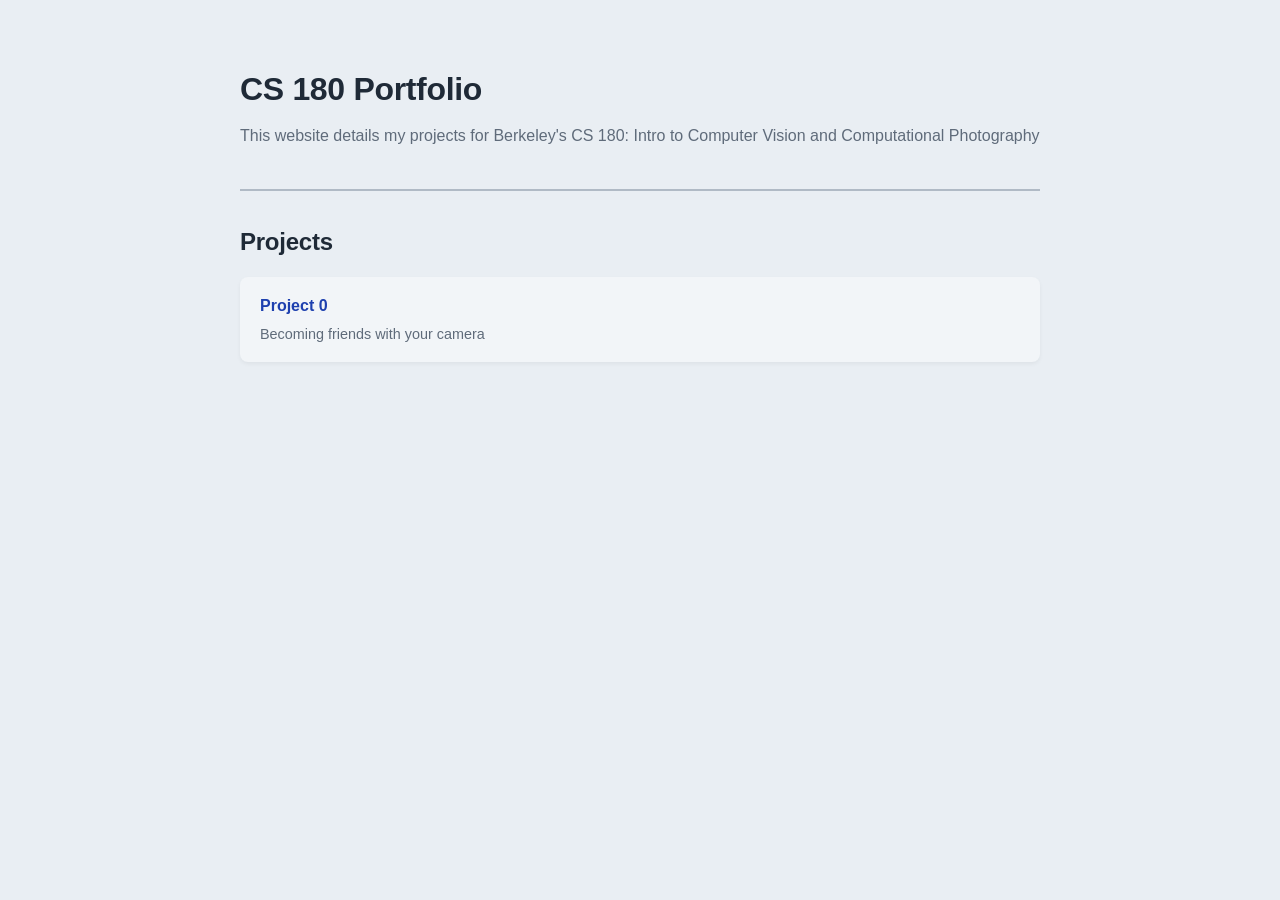
==== index.html @ 22a845e9 "CS 180 portfolio: project 0 Co-authored-by: Copilot App <223556219+Copilot@users.noreply.github.com>" ====
<!DOCTYPE html>
<html lang="en">
<head>
    <meta charset="UTF-8">
    <meta name="viewport" content="width=device-width, initial-scale=1.0">
    <title>CS 180 Portfolio</title>
    <link rel="stylesheet" href="style.css">
    <link rel="icon" href="data:image/svg+xml,<svg xmlns=%22http://www.w3.org/2000/svg%22 viewBox=%220 0 100 100%22><text y=%22.9em%22 font-size=%2290%22>⚡</text></svg>">
</head>
<body>
    <main class="container">
        <header class="page-header">
            <h1>CS 180 Portfolio</h1>
            <div class="subtitle">This website details my projects for Berkeley's CS 180: Intro to Computer Vision and Computational Photography</div>
        </header>

        <section class="part">
            <h2>Projects</h2>
            <ul class="project-list">
                <li>
                    <a href="proj0/">Project 0</a>
                    <span class="project-desc">Becoming friends with your camera</span>
                </li>
            </ul>
        </section>
    </main>
</body>
</html>
---- style.css ----
:root {
    --background-color: #e9eef3;
    --card-background: #f2f5f8;
    --text-color: #1f2a37;
    --muted-text: #5f6b7a;
    --link-color: #1e40af;
    --accent-color: #92400e;
    --border-color: #b0bac5;
    --max-width: 800px;
    --horizontal-padding: 2rem;
}

body {
    font-family: -apple-system, BlinkMacSystemFont, 'Segoe UI', Roboto, Oxygen, Ubuntu, Cantarell, sans-serif;
    line-height: 1.6;
    margin: 0;
    padding: 0;
    background-color: var(--background-color);
    color: var(--text-color);
    -webkit-text-size-adjust: 100%;
}

a {
    color: var(--link-color);
}

/* Layout */
.container {
    max-width: var(--max-width);
    margin: 0 auto;
    padding: 4rem var(--horizontal-padding);
}

.page-header {
    margin-bottom: 1rem;
}

.page-header h1 {
    margin: 0 0 0.5rem;
    font-size: 2rem;
    font-weight: 600;
    letter-spacing: -0.01em;
}

.subtitle {
    color: var(--muted-text);
    font-size: 1rem;
}

/* Sections */
.part {
    margin-top: 2.5rem;
    padding-top: 2rem;
    border-top: 2px solid var(--border-color);
}

.part h2 {
    font-size: 1.5rem;
    font-weight: 700;
    margin: 0 0 1rem;
    letter-spacing: -0.01em;
}

.text {
    font-size: 0.95rem;
    line-height: 1.7;
    color: var(--text-color);
    margin: 0 0 1rem;
}

.text:empty {
    margin: 0;
}

/* Galleries */
.gallery {
    display: grid;
    grid-template-columns: repeat(2, 1fr);
    gap: 1.5rem;
    margin: 1.5rem 0;
}

figure {
    margin: 0;
    background: var(--card-background);
    padding: 1rem;
    border-radius: 8px;
    box-shadow: 0 2px 4px rgba(0, 0, 0, 0.05);
}

figure img {
    width: 100%;
    height: auto;
    display: block;
    border-radius: 6px;
    background: var(--background-color);
}

figcaption {
    margin-top: 0.75rem;
    font-size: 0.85rem;
    color: var(--muted-text);
    text-align: center;
}

figure.single {
    max-width: 520px;
    margin: 1.5rem auto;
}

@media (max-width: 768px) {
    .gallery {
        grid-template-columns: 1fr;
    }

    .page-header h1 {
        font-size: 1.6rem;
    }
}

/* Breadcrumb link in page header */
.crumb {
    color: inherit;
    text-decoration: none;
    border-bottom: 2px solid var(--border-color);
    transition: border-color 0.2s ease, color 0.2s ease;
}

.crumb:hover {
    color: var(--link-color);
    border-bottom-color: var(--link-color);
}

/* Project index list */
.project-list {
    list-style: none;
    padding: 0;
    margin: 0;
}

.project-list li {
    background: var(--card-background);
    padding: 1rem 1.25rem;
    border-radius: 8px;
    box-shadow: 0 2px 4px rgba(0, 0, 0, 0.05);
    margin-bottom: 1rem;
    transition: transform 0.2s ease-in-out;
}

.project-list li:hover {
    transform: translateY(-2px);
}

.project-list a {
    font-weight: 600;
    text-decoration: none;
    color: var(--link-color);
}

.project-list a:hover {
    text-decoration: underline;
}

.project-desc {
    display: block;
    font-size: 0.9rem;
    color: var(--muted-text);
    margin-top: 0.25rem;
}
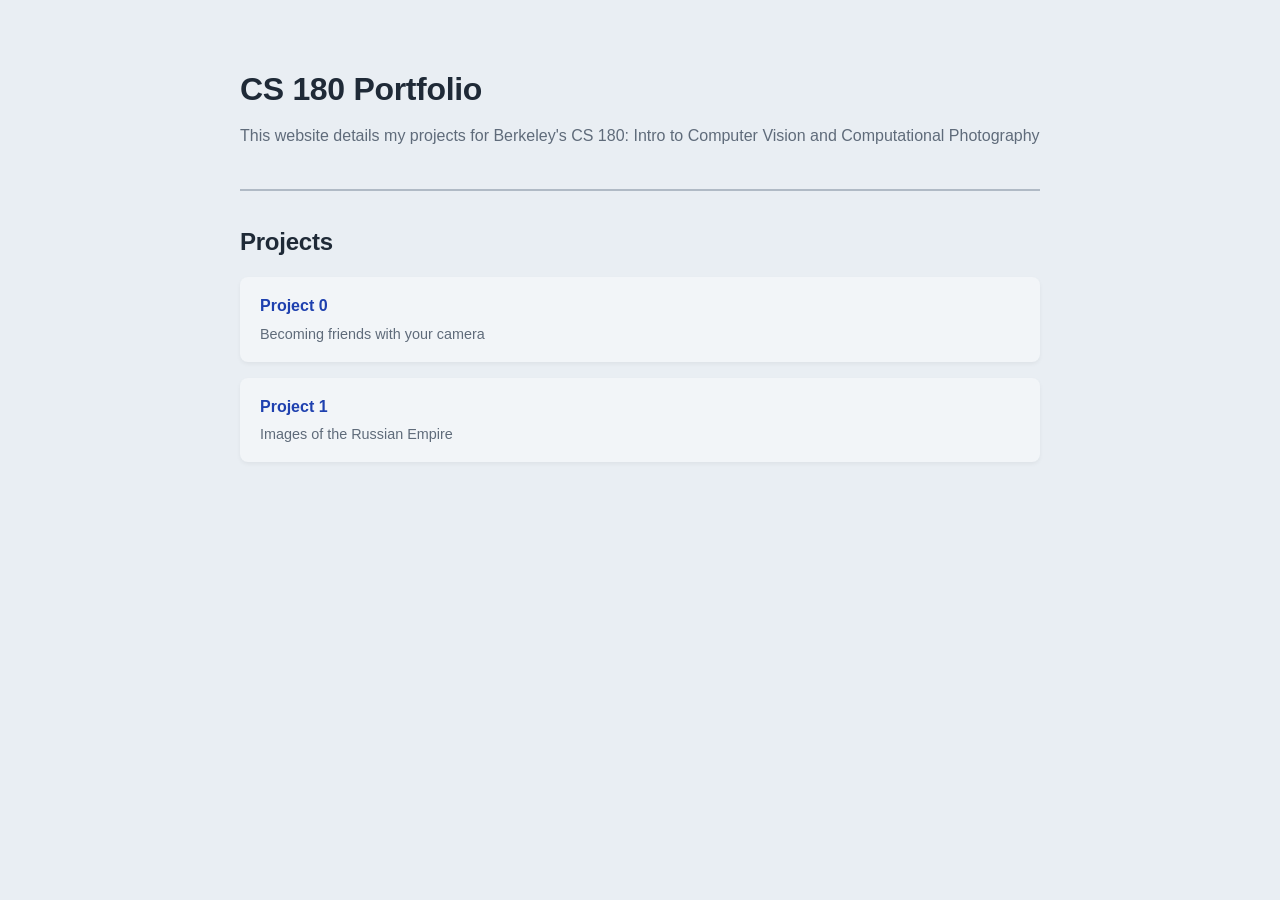
==== commit c1b280d6: "Add Project 1 page and index entry Co-authored-by: Copilot App <223556219+Copilot@users.noreply.gith" ====
--- a/index.html
+++ b/index.html
@@ -21,6 +21,10 @@
                     <a href="proj0/">Project 0</a>
                     <span class="project-desc">Becoming friends with your camera</span>
                 </li>
+                <li>
+                    <a href="proj1/">Project 1</a>
+                    <span class="project-desc">Images of the Russian Empire</span>
+                </li>
             </ul>
         </section>
     </main>
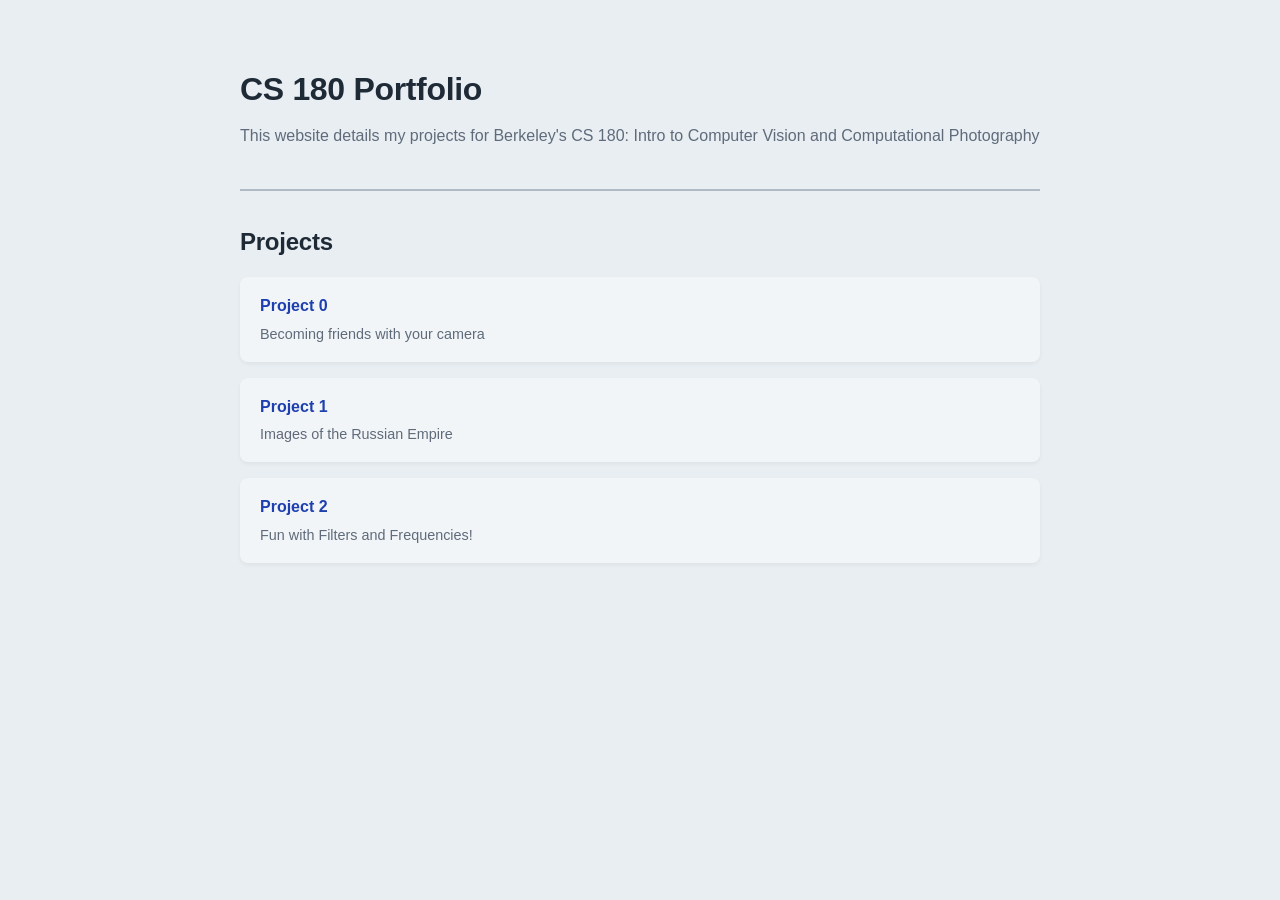
==== commit 5704316f: "Add Project 2 webpage Co-authored-by: Cursor <cursoragent@cursor.com>" ====
--- a/index.html
+++ b/index.html
@@ -25,6 +25,10 @@
                     <a href="proj1/">Project 1</a>
                     <span class="project-desc">Images of the Russian Empire</span>
                 </li>
+                <li>
+                    <a href="proj2/">Project 2</a>
+                    <span class="project-desc">Fun with Filters and Frequencies!</span>
+                </li>
             </ul>
         </section>
     </main>
--- a/style.css
+++ b/style.css
@@ -47,6 +47,15 @@
     font-size: 1rem;
 }
 
+.intro {
+    margin-top: 1.25rem;
+}
+
+.note {
+    margin-top: 1rem;
+    color: var(--muted-text);
+}
+
 /* Sections */
 .part {
     margin-top: 2.5rem;
@@ -104,12 +113,93 @@
 }
 
 figure.single {
-    max-width: 520px;
+    max-width: 640px;
     margin: 1.5rem auto;
 }
 
+figure.wide {
+    margin: 1.5rem 0;
+}
+
+.gallery.three {
+    grid-template-columns: repeat(3, 1fr);
+}
+
+.gallery.four {
+    grid-template-columns: repeat(4, 1fr);
+}
+
+.gallery.compact {
+    max-width: 480px;
+    margin-left: auto;
+    margin-right: auto;
+}
+
+.gallery-caption {
+    margin: -0.5rem 0 1.5rem;
+    font-size: 0.85rem;
+    color: var(--muted-text);
+    text-align: center;
+}
+
+img.pixelated {
+    image-rendering: pixelated;
+}
+.part h3 {
+    font-size: 1.1rem;
+    font-weight: 600;
+    margin: 2rem 0 0.75rem;
+}
+
+/* Image placeholder */
+.placeholder {
+    aspect-ratio: 4 / 3;
+    display: flex;
+    align-items: center;
+    justify-content: center;
+    border: 2px dashed var(--border-color);
+    border-radius: 6px;
+    color: var(--muted-text);
+    font-size: 0.9rem;
+    font-weight: 600;
+}
+
+/* Code blocks */
+pre.code {
+    background: #1f2a37;
+    color: #e5e9ef;
+    padding: 1.1rem 1.35rem;
+    border-radius: 8px;
+    border: 1px solid #2c3a4b;
+    box-shadow: 0 4px 12px rgba(15, 20, 28, 0.15);
+    overflow-x: auto;
+    margin: 0.75rem 0 1.75rem;
+    min-height: 3rem;
+    tab-size: 4;
+}
+
+pre.code code,
+pre.code code.hljs {
+    background: none;
+    padding: 0;
+    color: inherit;
+    font-size: 0.82rem;
+    line-height: 1.65;
+}
+
+pre.code::-webkit-scrollbar {
+    height: 8px;
+}
+
+pre.code::-webkit-scrollbar-thumb {
+    background: #3b4a5c;
+    border-radius: 4px;
+}
+
 @media (max-width: 768px) {
-    .gallery {
+    .gallery,
+    .gallery.three,
+    .gallery.four {
         grid-template-columns: 1fr;
     }
 
@@ -167,3 +257,316 @@
     color: var(--muted-text);
     margin-top: 0.25rem;
 }
+
+/* Results tables */
+.results-table {
+    width: 100%;
+    border-collapse: collapse;
+    margin: 0.75rem 0 1.5rem;
+    font-size: 0.9rem;
+    background: var(--card-background);
+    border-radius: 8px;
+    overflow: hidden;
+    box-shadow: 0 2px 4px rgba(0, 0, 0, 0.05);
+}
+
+.results-table caption {
+    caption-side: bottom;
+    padding-top: 0.5rem;
+    font-size: 0.85rem;
+    color: var(--muted-text);
+}
+
+.results-table th,
+.results-table td {
+    padding: 0.6rem 1rem;
+    text-align: left;
+    border-bottom: 1px solid var(--border-color);
+}
+
+.results-table th {
+    font-weight: 600;
+    background: rgba(31, 42, 55, 0.06);
+}
+
+.results-table tbody tr:last-child td {
+    border-bottom: none;
+}
+
+.results-table td:last-child,
+.results-table th:last-child {
+    text-align: right;
+    font-variant-numeric: tabular-nums;
+}
+
+/* Inline code */
+code {
+    font-family: ui-monospace, SFMono-Regular, Menlo, Monaco, Consolas, monospace;
+    font-size: 0.875em;
+    background: rgba(31, 42, 55, 0.07);
+    padding: 0.1em 0.35em;
+    border-radius: 4px;
+}
+
+.steps {
+    margin: 0 0 1rem;
+    padding-left: 1.25rem;
+    font-size: 0.95rem;
+    line-height: 1.7;
+}
+
+.steps li {
+    margin-bottom: 0.4rem;
+}
+
+/* Results grid */
+.result-grid {
+    display: grid;
+    grid-template-columns: repeat(auto-fill, minmax(300px, 1fr));
+    gap: 1.5rem;
+    margin: 1.5rem 0 0;
+}
+
+.result-grid figure {
+    padding: 0.75rem;
+    display: flex;
+    flex-direction: column;
+}
+
+.result-grid img {
+    aspect-ratio: 4 / 5;
+    object-fit: contain;
+}
+
+.result-grid figcaption {
+    text-align: left;
+    margin-top: 0.75rem;
+    line-height: 1.45;
+}
+
+.img-name {
+    display: block;
+    font-weight: 600;
+    color: var(--text-color);
+    font-size: 0.9rem;
+    word-break: break-all;
+}
+
+.offset {
+    display: block;
+    font-family: ui-monospace, SFMono-Regular, Menlo, Monaco, Consolas, monospace;
+    font-size: 0.8rem;
+    color: var(--muted-text);
+}
+
+.flag {
+    display: inline-block;
+    margin-top: 0.35rem;
+    font-size: 0.7rem;
+    font-weight: 600;
+    text-transform: uppercase;
+    letter-spacing: 0.04em;
+    color: var(--accent-color);
+    background: rgba(146, 64, 14, 0.1);
+    padding: 0.1rem 0.45rem;
+    border-radius: 4px;
+}
+
+@media (max-width: 480px) {
+    .result-grid {
+        grid-template-columns: 1fr;
+        gap: 1rem;
+    }
+}
+
+/* Click-to-enlarge image links */
+.zoom {
+    display: block;
+    line-height: 0;
+    cursor: zoom-in;
+}
+
+.zoom img {
+    transition: opacity 0.2s ease;
+}
+
+.zoom:hover img {
+    opacity: 0.85;
+}
+
+/* Lightbox */
+.lightbox {
+    position: fixed;
+    inset: 0;
+    z-index: 100;
+    background: rgba(15, 20, 28, 0.88);
+    display: flex;
+    align-items: center;
+    justify-content: center;
+    padding: 2rem;
+    cursor: zoom-out;
+}
+
+.lightbox[hidden] {
+    display: none;
+}
+
+.lightbox img {
+    max-width: 100%;
+    max-height: 100%;
+    object-fit: contain;
+    border-radius: 4px;
+    cursor: default;
+    box-shadow: 0 8px 40px rgba(0, 0, 0, 0.4);
+}
+
+.lightbox-close {
+    position: absolute;
+    top: 1rem;
+    right: 1.5rem;
+    background: none;
+    border: none;
+    color: #fff;
+    font-size: 2.5rem;
+    line-height: 1;
+    cursor: pointer;
+    padding: 0.25rem 0.75rem;
+    opacity: 0.7;
+    transition: opacity 0.2s ease;
+}
+
+.lightbox-close:hover {
+    opacity: 1;
+}
+
+/* Display math */
+.formula {
+    font-family: 'Latin Modern Math', 'STIX Two Math', Cambria, Georgia, 'Times New Roman', serif;
+    font-size: 1.15rem;
+    text-align: center;
+    margin: 2rem 0;
+    color: var(--text-color);
+    overflow-x: auto;
+}
+
+.formula i {
+    font-style: italic;
+    padding-right: 0.12em;
+}
+
+.formula .fn {
+    font-style: normal;
+    padding-right: 0.05em;
+}
+
+.formula .eq {
+    margin: 0 0.5em;
+}
+
+.formula .op {
+    margin: 0 0.3em;
+}
+
+.formula-line + .formula-line {
+    margin-top: 0.5rem;
+}
+
+.formula .frac {
+    display: inline-block;
+    vertical-align: -0.9em;
+    text-align: center;
+}
+
+.formula .num {
+    display: block;
+    padding: 0 0.6em 0.25em;
+    border-bottom: 1px solid currentColor;
+}
+
+.formula .den {
+    display: block;
+    padding: 0.25em 0.6em 0;
+}
+
+/* Print / PDF export */
+@media print {
+    @page {
+        margin: 0.5in;
+    }
+
+    body {
+        background: #fff;
+    }
+
+    .container {
+        max-width: none;
+        padding: 0;
+    }
+
+    .note,
+    .lightbox {
+        display: none !important;
+    }
+
+    .gallery {
+        grid-template-columns: repeat(2, 1fr) !important;
+        gap: 0.75rem;
+        margin: 1rem 0;
+    }
+
+    .gallery.three {
+        grid-template-columns: repeat(3, 1fr) !important;
+    }
+
+    .gallery.four {
+        grid-template-columns: repeat(4, 1fr) !important;
+    }
+
+    .gallery.compact {
+        max-width: 60%;
+    }
+
+    figure {
+        padding: 0.5rem;
+        box-shadow: none;
+        break-inside: avoid;
+    }
+
+    figure img {
+        width: auto;
+        max-width: 100%;
+        max-height: 3.5in;
+        margin: 0 auto;
+    }
+
+    figure.single img,
+    figure.wide img {
+        max-height: 5.5in;
+    }
+
+    h2,
+    h3 {
+        break-after: avoid;
+    }
+
+    .part {
+        margin-top: 1.5rem;
+        padding-top: 1rem;
+    }
+
+    pre.code {
+        white-space: pre-wrap;
+        overflow-wrap: anywhere;
+        box-shadow: none;
+        break-inside: avoid;
+        -webkit-print-color-adjust: exact;
+        print-color-adjust: exact;
+    }
+
+    .results-table,
+    .formula {
+        break-inside: avoid;
+        -webkit-print-color-adjust: exact;
+        print-color-adjust: exact;
+    }
+}
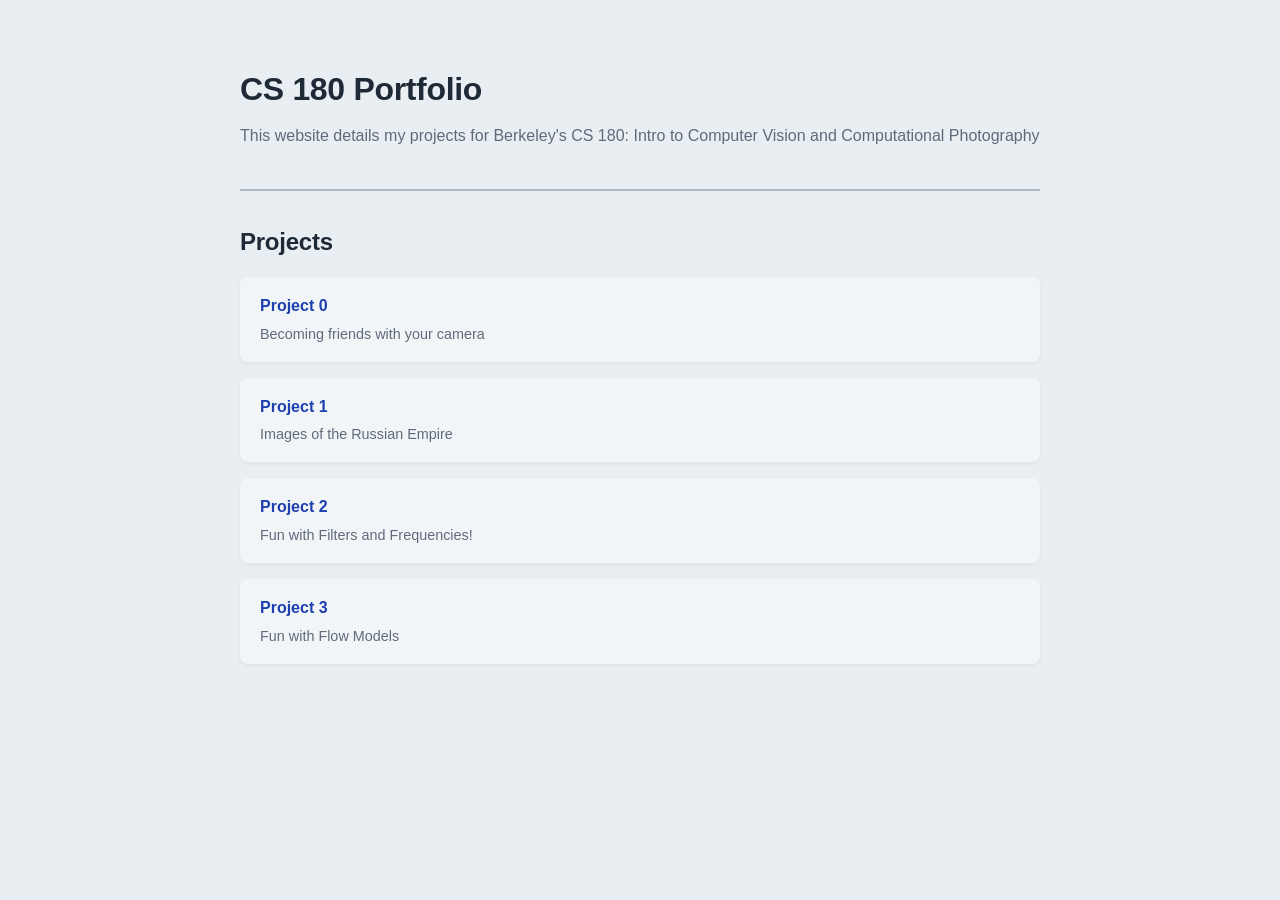
==== commit fbb0f72b: "Add Project 3 webpage Co-authored-by: Cursor <cursoragent@cursor.com>" ====
--- a/index.html
+++ b/index.html
@@ -29,6 +29,10 @@
                     <a href="proj2/">Project 2</a>
                     <span class="project-desc">Fun with Filters and Frequencies!</span>
                 </li>
+                <li>
+                    <a href="proj3/">Project 3</a>
+                    <span class="project-desc">Fun with Flow Models</span>
+                </li>
             </ul>
         </section>
     </main>
--- a/style.css
+++ b/style.css
@@ -488,6 +488,19 @@
     padding: 0.25em 0.6em 0;
 }
 
+/* Images shown at their real pixel size */
+figure.native {
+    display: flex;
+    flex-direction: column;
+    justify-content: center;
+}
+
+figure.native img {
+    width: auto;
+    max-width: 100%;
+    margin: 0 auto;
+}
+
 /* Print / PDF export */
 @media print {
     @page {
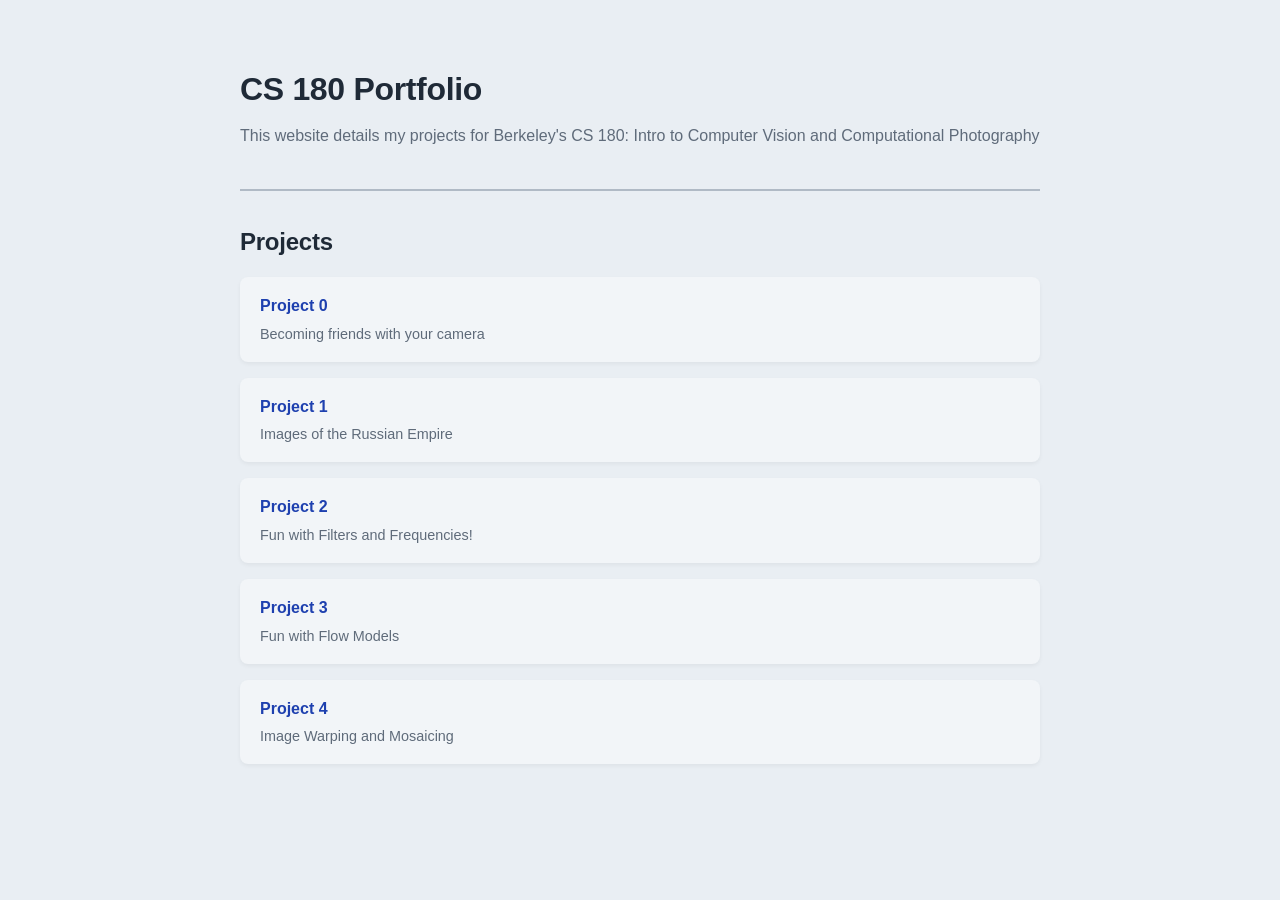
==== commit 0be00a31: "Add Project 4 Part A webpage Co-authored-by: Cursor <cursoragent@cursor.com>" ====
--- a/index.html
+++ b/index.html
@@ -33,6 +33,10 @@
                     <a href="proj3/">Project 3</a>
                     <span class="project-desc">Fun with Flow Models</span>
                 </li>
+                <li>
+                    <a href="proj4/">Project 4</a>
+                    <span class="project-desc">Image Warping and Mosaicing</span>
+                </li>
             </ul>
         </section>
     </main>
